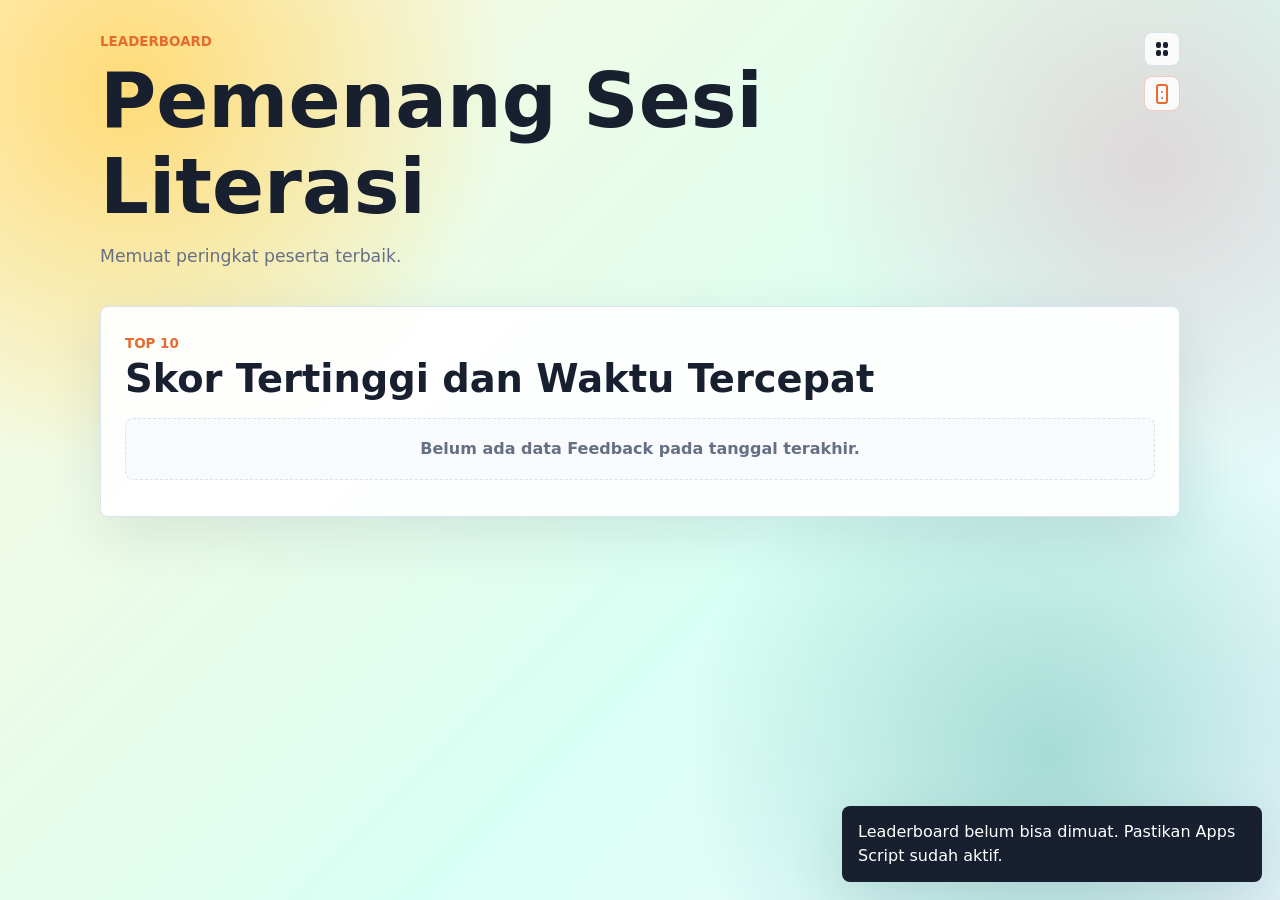
==== leaderboard.html @ 88b74439 "Add files via upload" ====
<!doctype html>
<html lang="id">
  <head>
    <meta charset="UTF-8" />
    <meta name="viewport" content="width=device-width, initial-scale=1.0" />
    <title>Leaderboard Pemahaman Program</title>
    <link rel="stylesheet" href="./style.css" />
  </head>
  <body class="leaderboard-body">
    <main class="leaderboard-shell">
      <div class="confetti-layer" id="confetti-layer" aria-hidden="true"></div>

      <section class="leaderboard-hero" aria-labelledby="leaderboard-title">
        <div>
          <p class="eyebrow">Leaderboard</p>
          <h1 id="leaderboard-title">Pemenang Sesi Literasi</h1>
          <p class="lede" id="leaderboard-subtitle">Memuat peringkat peserta terbaik.</p>
        </div>
        <nav class="page-actions" aria-label="Navigasi halaman">
          <a class="page-link icon-link" href="./hasil.html" aria-label="Dashboard hasil">
            <span class="dashboard-icon" aria-hidden="true">
              <span></span>
              <span></span>
              <span></span>
              <span></span>
            </span>
          </a>
          <a class="page-link page-link-accent icon-link" href="./index.html" aria-label="Form peserta">
            <span class="form-icon" aria-hidden="true"></span>
          </a>
        </nav>
      </section>

      <section class="podium" id="podium" aria-label="Tiga peringkat teratas"></section>

      <section class="leaderboard-card" aria-labelledby="rank-title">
        <div class="section-heading">
          <span class="section-number">Top 10</span>
          <h2 id="rank-title">Skor Tertinggi dan Waktu Tercepat</h2>
        </div>
        <div id="leaderboard-empty" class="empty-state hidden">
          Belum ada data Feedback pada tanggal terakhir.
        </div>
        <ol class="rank-list" id="rank-list"></ol>
      </section>

      <div id="message" class="message hidden" role="status"></div>
    </main>

    <script src="./leaderboard.js"></script>
  </body>
</html>
---- style.css ----
:root {
  color-scheme: light;
  --bg: #fff8db;
  --text: #18202f;
  --muted: #667085;
  --panel: #ffffff;
  --line: #d6e4ee;
  --primary: #008b72;
  --primary-dark: #006555;
  --primary-soft: #e1faf2;
  --accent: #e56b2f;
  --danger: #b42318;
  --success: #157a45;
  --shadow: 0 18px 55px rgba(28, 39, 66, 0.1);
}

* {
  box-sizing: border-box;
}

body {
  margin: 0;
  min-height: 100vh;
  background:
    radial-gradient(circle at 12% 12%, rgba(255, 214, 102, 0.72), transparent 28%),
    radial-gradient(circle at 86% 10%, rgba(89, 213, 255, 0.48), transparent 26%),
    radial-gradient(circle at 80% 84%, rgba(92, 230, 164, 0.48), transparent 30%),
    linear-gradient(135deg, rgba(255, 255, 255, 0.78), transparent 42%),
    repeating-linear-gradient(
      0deg,
      rgba(255, 255, 255, 0.28) 0,
      rgba(255, 255, 255, 0.28) 1px,
      transparent 1px,
      transparent 26px
    ),
    repeating-linear-gradient(
      90deg,
      rgba(255, 255, 255, 0.22) 0,
      rgba(255, 255, 255, 0.22) 1px,
      transparent 1px,
      transparent 26px
    ),
    var(--bg);
  background-attachment: fixed;
  color: var(--text);
  font-family:
    Inter, ui-sans-serif, system-ui, -apple-system, BlinkMacSystemFont, "Segoe UI", sans-serif;
  font-size: 16px;
  line-height: 1.5;
}

button,
input,
select {
  font: inherit;
}

button {
  min-height: 44px;
  border: 0;
  border-radius: 8px;
  background: var(--primary);
  color: white;
  cursor: pointer;
  font-weight: 700;
  padding: 0.72rem 1rem;
}

a.page-link {
  display: inline-flex;
  min-height: 34px;
  align-items: center;
  justify-content: center;
  border: 1px solid var(--line);
  border-radius: 8px;
  background: rgba(255, 255, 255, 0.82);
  color: var(--text);
  font-weight: 800;
  font-size: 0.84rem;
  padding: 0.42rem 0.7rem;
  text-decoration: none;
}

a.page-link:hover {
  border-color: var(--primary);
  background: var(--primary-soft);
  color: var(--primary-dark);
}

.page-actions {
  display: grid;
  gap: 10px;
  align-self: start;
}

a.page-link-accent {
  border-color: rgba(229, 107, 47, 0.32);
  background: rgba(255, 255, 255, 0.82);
  color: var(--accent);
}

a.page-link-accent:hover {
  border-color: var(--accent);
  background: #fff4e7;
  color: #c8511f;
}

.icon-link {
  width: 36px;
  min-height: 36px;
  padding: 0;
}

.form-icon {
  position: relative;
  width: 16px;
  height: 20px;
  border: 2px solid currentColor;
  border-radius: 3px;
}

.form-icon::before,
.form-icon::after {
  position: absolute;
  right: 3px;
  left: 3px;
  height: 2px;
  border-radius: 99px;
  background: currentColor;
  content: "";
}

.form-icon::before {
  top: 5px;
}

.form-icon::after {
  top: 11px;
}

.leaderboard-icon {
  display: grid;
  width: 19px;
  height: 18px;
  grid-template-columns: repeat(3, 1fr);
  gap: 3px;
  align-items: end;
}

.leaderboard-icon i {
  display: block;
  border-radius: 2px 2px 0 0;
  background: currentColor;
}

.leaderboard-icon i:nth-child(1) {
  height: 10px;
}

.leaderboard-icon i:nth-child(2) {
  height: 18px;
}

.leaderboard-icon i:nth-child(3) {
  height: 13px;
}

button:hover {
  background: var(--primary-dark);
}

button:disabled {
  cursor: not-allowed;
  opacity: 0.55;
}

.secondary,
.ghost {
  background: #eef2f7;
  color: var(--text);
}

.secondary:hover,
.ghost:hover {
  background: #e2e8f0;
}

.text-button {
  min-height: auto;
  margin-top: 10px;
  border-radius: 0;
  background: transparent;
  color: var(--primary);
  padding: 0;
}

.text-button:hover {
  background: transparent;
  color: var(--primary-dark);
  text-decoration: underline;
}

.shell {
  width: min(100% - 2rem, 980px);
  margin: 0 auto;
  padding: 32px 0;
}

.intro {
  display: grid;
  grid-template-columns: 1fr auto;
  gap: 24px;
  align-items: end;
  margin-bottom: 18px;
}

.eyebrow {
  margin: 0 0 6px;
  color: var(--accent);
  font-size: 0.84rem;
  font-weight: 800;
  letter-spacing: 0;
  text-transform: uppercase;
}

.module-title-row {
  display: inline-flex;
  align-items: center;
  gap: 8px;
  margin-bottom: 6px;
}

.module-title-row .eyebrow {
  margin-bottom: 0;
}

.dashboard-link {
  display: inline-grid;
  width: 26px;
  height: 26px;
  place-items: center;
  border: 1px solid rgba(229, 107, 47, 0.32);
  border-radius: 8px;
  background: rgba(255, 255, 255, 0.78);
  color: var(--accent);
  text-decoration: none;
}

.dashboard-link:hover,
.dashboard-link:focus-visible {
  border-color: var(--accent);
  background: #fff4e7;
  outline: 3px solid rgba(229, 107, 47, 0.18);
}

.dashboard-icon {
  display: grid;
  width: 14px;
  height: 14px;
  grid-template-columns: repeat(2, 1fr);
  gap: 2px;
}

.dashboard-icon span {
  border-radius: 2px;
  background: currentColor;
}

h1,
h2 {
  margin: 0;
  letter-spacing: 0;
  line-height: 1.12;
}

h1 {
  max-width: 760px;
  font-size: clamp(2rem, 6vw, 4.8rem);
}

h2 {
  font-size: clamp(1.8rem, 4vw, 3.5rem);
}

.lede {
  max-width: 650px;
  margin: 14px 0 0;
  color: var(--muted);
  font-size: 1.08rem;
}

.followup-copy {
  margin-top: 8px;
}

.panel {
  border: 1px solid var(--line);
  border-radius: 8px;
  background: var(--panel);
  box-shadow: var(--shadow);
  padding: 24px;
}

.panel + .panel {
  margin-top: 18px;
}

.section-heading {
  margin-bottom: 18px;
}

.section-heading h2 {
  margin-top: 2px;
  font-size: clamp(1.55rem, 3vw, 2.45rem);
}

.section-number {
  color: var(--accent);
  font-size: 0.84rem;
  font-weight: 850;
  text-transform: uppercase;
}

.participant-form {
  display: grid;
  gap: 18px;
}

.participant-form label {
  display: block;
  font-weight: 800;
}

.participant-form label span {
  display: block;
  margin-bottom: 8px;
}

.participant-form strong {
  color: var(--danger);
}

.participant-form em {
  color: var(--muted);
  font-style: normal;
  font-weight: 700;
}

.field-grid {
  display: grid;
  grid-template-columns: repeat(2, minmax(0, 1fr));
  gap: 14px;
}

input[type="url"],
input[type="tel"],
input[type="date"],
input[type="text"],
select {
  width: 100%;
  min-height: 44px;
  border: 1px solid var(--line);
  border-radius: 8px;
  background: white;
  padding: 0.72rem 0.9rem;
}

input[type="url"]:focus,
input[type="tel"]:focus,
input[type="date"]:focus,
input[type="text"]:focus,
select:focus,
.option-card:focus-within {
  border-color: var(--primary);
  outline: 3px solid rgba(15, 107, 95, 0.16);
}

.hint {
  margin: 12px 0 0;
  color: var(--muted);
}

.module-name {
  margin: 4px 0 0;
  color: var(--muted);
  font-size: 0.92rem;
}

.format-help {
  margin-top: 18px;
}

summary {
  cursor: pointer;
  font-weight: 800;
}

.table-wrap {
  overflow-x: auto;
  margin-top: 12px;
}

table {
  width: 100%;
  min-width: 760px;
  border-collapse: collapse;
}

th,
td {
  border: 1px solid var(--line);
  padding: 10px;
  text-align: left;
  vertical-align: top;
}

th {
  background: #f1f5f9;
}

.quiz-topline,
.actions {
  display: flex;
  align-items: center;
  justify-content: space-between;
  gap: 12px;
}

.quiz-topline {
  margin-bottom: 20px;
}

.timer-box {
  min-width: 150px;
  border: 1px solid rgba(15, 107, 95, 0.18);
  border-radius: 8px;
  background: var(--primary-soft);
  padding: 10px 12px;
}

.timer-box span {
  display: block;
  color: var(--muted);
  font-size: 0.82rem;
  font-weight: 800;
}

.timer-box strong {
  color: var(--primary-dark);
  font-size: 1.35rem;
}

#question-count {
  color: var(--muted);
  font-weight: 800;
}

fieldset {
  min-width: 0;
  border: 0;
  margin: 0;
  padding: 0;
}

legend {
  width: 100%;
  margin-bottom: 18px;
  font-size: 1.45rem;
  font-weight: 850;
  line-height: 1.35;
}

.options {
  display: grid;
  gap: 10px;
}

.option-card {
  display: grid;
  grid-template-columns: auto 1fr;
  gap: 12px;
  align-items: start;
  border: 1px solid var(--line);
  border-radius: 8px;
  padding: 14px;
  cursor: pointer;
}

.option-card:hover {
  border-color: rgba(15, 107, 95, 0.45);
  background: var(--primary-soft);
}

.option-card input {
  margin-top: 5px;
  accent-color: var(--primary);
}

.option-letter {
  color: var(--primary);
  font-weight: 850;
}

.actions {
  margin-top: 22px;
}

.result-head {
  margin-bottom: 18px;
}

#result-summary {
  color: var(--muted);
  font-size: 1.08rem;
}

.duration-summary,
.submit-status {
  color: var(--muted);
  font-weight: 700;
}

.participant-summary {
  display: grid;
  grid-template-columns: repeat(2, minmax(0, 1fr));
  gap: 8px 16px;
  margin: 16px 0;
  border-top: 1px solid var(--line);
  border-bottom: 1px solid var(--line);
  padding: 14px 0;
}

.participant-summary p {
  margin: 0;
  color: var(--muted);
}

.participant-summary strong {
  color: var(--text);
}

.review-list {
  display: grid;
  gap: 12px;
  margin: 18px 0;
}

.answer-checklist {
  display: grid;
  gap: 10px;
  margin: 0;
  padding-left: 1.35rem;
}

.answer-checklist li {
  display: grid;
  grid-template-columns: auto 1fr;
  gap: 10px;
  align-items: center;
  border: 1px solid var(--line);
  border-radius: 8px;
  padding: 12px 14px;
}

.answer-icon {
  display: inline-grid;
  width: 26px;
  height: 26px;
  place-items: center;
  border-radius: 999px;
  background: var(--primary-soft);
  color: var(--success);
  font-weight: 900;
}

.answer-checklist .missing .answer-icon {
  background: #fff4f2;
  color: var(--danger);
}

.sr-only {
  position: absolute;
  width: 1px;
  height: 1px;
  overflow: hidden;
  clip: rect(0, 0, 0, 0);
  white-space: nowrap;
}

.review-item {
  border: 1px solid var(--line);
  border-left: 5px solid var(--success);
  border-radius: 8px;
  padding: 14px;
}

.review-item.wrong {
  border-left-color: var(--danger);
  background: #fff4f2;
}

.review-question {
  margin: 0 0 8px;
  font-weight: 800;
}

.review-meta {
  margin: 0;
  color: var(--muted);
}

.result-page .intro {
  align-items: center;
}

.result-page h1 {
  font-size: clamp(2rem, 4vw, 3.2rem);
}

.result-page h2 {
  font-size: clamp(1.45rem, 2.6vw, 2.1rem);
}

.result-page .lede {
  font-size: 0.98rem;
}

.metric-grid {
  display: grid;
  grid-template-columns: repeat(4, minmax(0, 1fr));
  gap: 14px;
  margin-bottom: 18px;
}

.metric-card {
  border: 1px solid var(--line);
  border-radius: 8px;
  background: rgba(255, 255, 255, 0.9);
  box-shadow: var(--shadow);
  padding: 14px;
}

.metric-card-participants {
  border-color: #b9dff6;
  background: linear-gradient(135deg, #eef8ff, #ffffff);
}

.metric-card-average {
  border-color: #b9eadc;
  background: linear-gradient(135deg, #e9fbf4, #ffffff);
}

.metric-card-highest {
  border-color: #ffd597;
  background: linear-gradient(135deg, #fff5dd, #ffffff);
}

.metric-card-duration {
  border-color: #f7c7b0;
  background: linear-gradient(135deg, #fff0e9, #ffffff);
}

.metric-card span {
  display: block;
  color: var(--muted);
  font-size: 0.78rem;
  font-weight: 800;
}

.metric-card strong {
  display: block;
  margin-top: 6px;
  color: var(--primary-dark);
  font-size: clamp(1.45rem, 3vw, 2.25rem);
  line-height: 1;
}

.split-metric {
  display: grid;
  grid-template-columns: repeat(2, minmax(0, 1fr));
  gap: 8px;
  margin-top: 8px;
}

.split-metric p {
  min-width: 0;
  border-radius: 8px;
  background: rgba(255, 255, 255, 0.68);
  margin: 0;
  padding: 8px;
}

.split-metric small {
  display: block;
  color: var(--muted);
  font-size: 0.68rem;
  font-weight: 850;
  line-height: 1;
}

.split-metric strong {
  font-size: clamp(1.05rem, 2.2vw, 1.55rem);
  overflow-wrap: anywhere;
}

.metric-card-duration .split-metric strong {
  font-size: clamp(0.82rem, 1.5vw, 1.08rem);
  line-height: 1.18;
}

.filter-panel {
  margin-bottom: 18px;
}

.compact-head .section-heading {
  margin-bottom: 0;
}

.compact-head .section-heading h2 {
  font-size: clamp(1.15rem, 2vw, 1.55rem);
}

.dashboard-head {
  display: grid;
  grid-template-columns: 1fr auto;
  gap: 18px;
  align-items: start;
}

.dashboard-controls {
  display: grid;
  grid-template-columns: repeat(4, minmax(145px, 1fr)) auto;
  gap: 10px;
  align-items: end;
}

.dashboard-controls label {
  color: var(--muted);
  font-size: 0.76rem;
  font-weight: 800;
}

.dashboard-controls span {
  display: block;
  margin-bottom: 6px;
}

.results-table-wrap {
  margin-top: 8px;
}

.results-table td strong,
.results-table td span {
  display: block;
}

.results-table td span {
  color: var(--muted);
  font-size: 0.8rem;
}

.results-table th,
.results-table td {
  font-size: 0.88rem;
}

.empty-state {
  border: 1px dashed var(--line);
  border-radius: 8px;
  background: #f8fafc;
  color: var(--muted);
  font-weight: 800;
  margin: 12px 0;
  padding: 18px;
  text-align: center;
}

.comparison-panel {
  margin-bottom: 18px;
}

.comparison-legend {
  display: flex;
  flex-wrap: wrap;
  gap: 12px;
  margin: -6px 0 16px;
  color: var(--muted);
  font-size: 0.82rem;
  font-weight: 800;
}

.comparison-legend span {
  display: inline-flex;
  align-items: center;
  gap: 7px;
}

.comparison-legend i {
  display: inline-block;
  width: 12px;
  height: 12px;
  border-radius: 3px;
}

.legend-pre,
.bar-pre {
  background: #f59e0b;
}

.legend-post,
.bar-post {
  background: var(--primary);
}

.comparison-chart {
  display: grid;
  grid-template-columns: 44px repeat(auto-fit, minmax(150px, 1fr));
  gap: 16px;
  align-items: end;
  min-height: 310px;
  border: 1px solid var(--line);
  border-radius: 8px;
  background:
    linear-gradient(to top, #dbe5ee 1px, transparent 1px) 44px 0 / calc(100% - 44px) 25%,
    #ffffff;
  padding: 16px;
}

.bar-chart-scale {
  display: grid;
  height: 220px;
  align-self: start;
  color: var(--muted);
  font-size: 0.78rem;
  font-weight: 850;
  line-height: 1;
  text-align: right;
}

.chart-group {
  display: grid;
  gap: 8px;
  justify-items: center;
}

.chart-bars {
  display: grid;
  grid-template-columns: repeat(2, 42px);
  gap: 10px;
  align-items: end;
  height: 220px;
}

.chart-bar-wrap {
  display: grid;
  grid-template-rows: 24px 1fr 22px;
  gap: 6px;
  align-items: end;
  height: 100%;
  justify-items: center;
}

.chart-bar-wrap strong,
.chart-bar-wrap span {
  color: var(--muted);
  font-size: 0.74rem;
  font-weight: 850;
  line-height: 1;
}

.chart-bar-wrap strong {
  color: var(--text);
}

.chart-bar {
  width: 100%;
  min-height: 4px;
  border-radius: 8px 8px 3px 3px;
}

.chart-caption {
  display: grid;
  gap: 4px;
  justify-items: center;
  text-align: center;
}

.chart-caption strong {
  max-width: 150px;
  font-size: 0.82rem;
  line-height: 1.2;
}

.chart-caption span {
  color: var(--muted);
  font-size: 0.74rem;
  font-weight: 800;
}

.chart-caption .chart-count {
  color: var(--text);
  font-size: 0.66rem;
  font-weight: 800;
  line-height: 1.35;
}

.delta-pill {
  display: inline-block;
  min-width: 76px;
  border-radius: 999px;
  font-size: 0.78rem;
  font-weight: 900;
  padding: 6px 8px;
  text-align: center;
  text-transform: uppercase;
}

.delta-pill.positive {
  background: var(--primary-soft);
  color: var(--success);
}

.delta-pill.negative {
  background: #fff4f2;
  color: var(--danger);
}

.message {
  position: fixed;
  right: 18px;
  bottom: 18px;
  max-width: min(420px, calc(100vw - 36px));
  border-radius: 8px;
  background: #18202f;
  color: white;
  box-shadow: var(--shadow);
  padding: 14px 16px;
}

.leaderboard-body {
  background:
    radial-gradient(circle at 10% 10%, rgba(255, 214, 102, 0.86), transparent 27%),
    radial-gradient(circle at 90% 18%, rgba(239, 78, 123, 0.22), transparent 25%),
    radial-gradient(circle at 82% 84%, rgba(0, 139, 114, 0.28), transparent 28%),
    linear-gradient(135deg, #fff8db, #d9fff4 60%, #eef8ff);
}

.leaderboard-shell {
  position: relative;
  width: min(100% - 2rem, 1080px);
  margin: 0 auto;
  padding: 32px 0;
}

.leaderboard-hero {
  display: grid;
  grid-template-columns: 1fr auto;
  gap: 24px;
  align-items: start;
  margin-bottom: 18px;
}

.leaderboard-hero h1 {
  max-width: 780px;
  font-size: clamp(2.3rem, 6vw, 5rem);
}

.podium {
  display: grid;
  grid-template-columns: repeat(3, minmax(0, 1fr));
  gap: 14px;
  margin-bottom: 18px;
  align-items: end;
}

.podium-card {
  position: relative;
  overflow: hidden;
  border: 1px solid var(--line);
  border-radius: 8px;
  background: linear-gradient(145deg, rgba(255, 255, 255, 0.96), rgba(255, 245, 221, 0.9));
  box-shadow: var(--shadow);
  padding: 20px;
  text-align: center;
}

.podium-card::before {
  position: absolute;
  inset: -45% -30% auto auto;
  width: 180px;
  height: 180px;
  border-radius: 999px;
  background: rgba(245, 158, 11, 0.18);
  content: "";
}

.podium-card.rank-1 {
  min-height: 230px;
  border-color: #f7c948;
  background: linear-gradient(145deg, #fff7cf, #ffffff);
}

.podium-card.rank-2 {
  min-height: 200px;
  background: linear-gradient(145deg, #eef8ff, #ffffff);
}

.podium-card.rank-3 {
  min-height: 185px;
  background: linear-gradient(145deg, #fff0e9, #ffffff);
}

.podium-medal {
  position: relative;
  display: inline-grid;
  min-width: 48px;
  min-height: 48px;
  place-items: center;
  border-radius: 999px;
  background: var(--accent);
  color: white;
  font-weight: 950;
}

.podium-card.rank-1 .podium-medal {
  background: #f59e0b;
}

.podium-card.rank-2 .podium-medal {
  background: #1d9bf0;
}

.podium-card.rank-3 .podium-medal {
  background: #d97706;
}

.podium-card h2 {
  position: relative;
  margin-top: 14px;
  font-size: clamp(1.25rem, 2.4vw, 1.8rem);
}

.podium-card strong {
  position: relative;
  display: block;
  margin-top: 10px;
  color: var(--primary-dark);
  font-size: clamp(2.4rem, 5vw, 4.5rem);
  line-height: 1;
}

.podium-card p {
  position: relative;
  margin: 10px 0 0;
  color: var(--muted);
  font-weight: 800;
}

.leaderboard-card {
  border: 1px solid var(--line);
  border-radius: 8px;
  background: rgba(255, 255, 255, 0.94);
  box-shadow: var(--shadow);
  padding: 24px;
}

.rank-list {
  display: grid;
  gap: 10px;
  margin: 0;
  padding: 0;
}

.rank-item {
  display: grid;
  grid-template-columns: 52px minmax(180px, 1fr) minmax(120px, 0.8fr) 92px 130px;
  gap: 12px;
  align-items: center;
  border: 1px solid var(--line);
  border-radius: 8px;
  background: #ffffff;
  padding: 12px;
}

.rank-item.top-rank {
  border-color: #ffd597;
  background: linear-gradient(90deg, #fff7dd, #ffffff);
}

.rank-number {
  display: inline-grid;
  width: 40px;
  height: 40px;
  place-items: center;
  border-radius: 999px;
  background: var(--primary-soft);
  color: var(--primary-dark);
  font-weight: 950;
}

.top-rank .rank-number {
  background: #f59e0b;
  color: white;
}

.rank-person strong,
.rank-person span {
  display: block;
}

.rank-person span,
.rank-theme,
.rank-time {
  color: var(--muted);
  font-size: 0.9rem;
  font-weight: 800;
}

.rank-score {
  color: var(--primary-dark);
  font-size: 1.05rem;
  font-weight: 950;
  text-align: right;
}

.rank-time {
  text-align: right;
}

.confetti-layer {
  pointer-events: none;
  position: fixed;
  inset: 0;
  z-index: 10;
  overflow: hidden;
}

.confetti-layer span {
  position: absolute;
  top: -20px;
  left: var(--x);
  width: 9px;
  height: 15px;
  border-radius: 2px;
  opacity: 0.85;
  animation: confetti-fall var(--duration) linear var(--delay) infinite;
}

@keyframes confetti-fall {
  0% {
    transform: translate3d(0, -30px, 0) rotate(0deg);
  }

  100% {
    transform: translate3d(24px, 110vh, 0) rotate(var(--rotation));
  }
}

.hidden {
  display: none;
}

@media (max-width: 720px) {
  .shell {
    width: min(100% - 1rem, 980px);
    padding: 18px 0;
  }

  .intro,
  .leaderboard-hero,
  .field-grid,
  .participant-summary,
  .metric-grid,
  .dashboard-head,
  .dashboard-controls {
    grid-template-columns: 1fr;
  }

  .comparison-chart {
    grid-template-columns: 36px repeat(auto-fit, minmax(120px, 1fr));
    overflow-x: auto;
  }

  .panel {
    padding: 18px;
  }

  .quiz-topline,
  .actions {
    align-items: stretch;
    flex-direction: column;
  }

  button {
    width: 100%;
  }

  .text-button {
    width: auto;
  }

  .podium,
  .rank-item {
    grid-template-columns: 1fr;
  }

  .rank-score,
  .rank-time {
    text-align: left;
  }
}
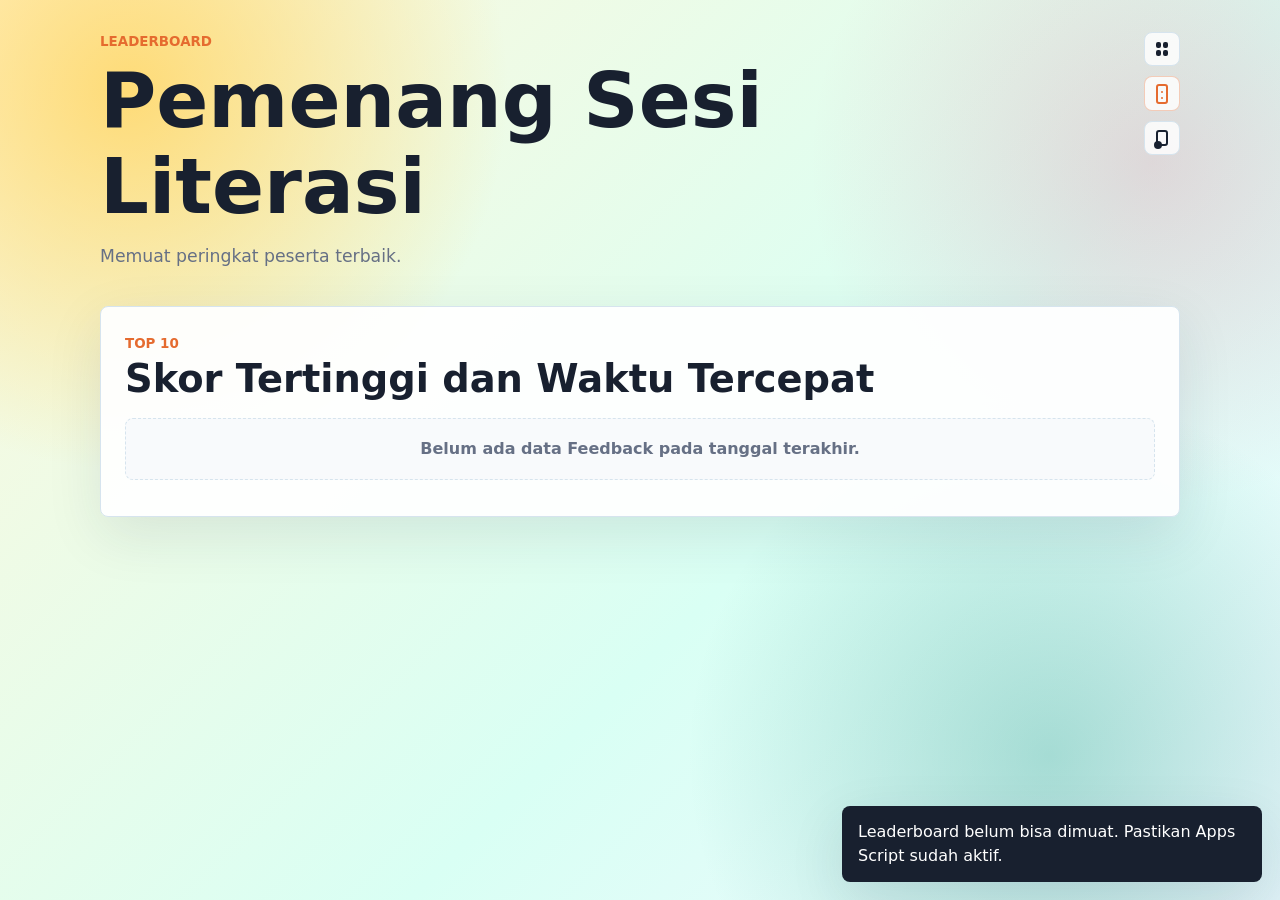
==== commit f5a0e6c5: "Add files via upload" ====
--- a/leaderboard.html
+++ b/leaderboard.html
@@ -28,6 +28,9 @@
           <a class="page-link page-link-accent icon-link" href="./index.html" aria-label="Form peserta">
             <span class="form-icon" aria-hidden="true"></span>
           </a>
+          <a class="page-link icon-link" href="./sertifikat.html" aria-label="Sertifikat">
+            <span class="certificate-icon" aria-hidden="true"></span>
+          </a>
         </nav>
       </section>
 
--- a/style.css
+++ b/style.css
@@ -165,6 +165,189 @@
   height: 13px;
 }
 
+.certificate-icon {
+  position: relative;
+  width: 21px;
+  height: 16px;
+  border: 2px solid currentColor;
+  border-radius: 3px;
+}
+
+.certificate-icon::before {
+  position: absolute;
+  right: 4px;
+  bottom: -5px;
+  width: 8px;
+  height: 8px;
+  border-radius: 999px;
+  background: currentColor;
+  content: "";
+}
+
+.certificate-page {
+  background:
+    radial-gradient(circle at 8% 10%, rgba(0, 132, 190, 0.2), transparent 26%),
+    radial-gradient(circle at 92% 86%, rgba(0, 181, 91, 0.18), transparent 26%),
+    #f8fafc;
+}
+
+.certificate-shell {
+  width: min(100% - 2rem, 1160px);
+  margin: 0 auto;
+  padding: 28px 0;
+}
+
+.certificate-controls {
+  display: grid;
+  grid-template-columns: 1fr minmax(280px, 380px) auto;
+  gap: 18px;
+  align-items: end;
+  margin-bottom: 18px;
+}
+
+.certificate-form {
+  display: grid;
+  gap: 10px;
+}
+
+.certificate-form label span {
+  display: block;
+  margin-bottom: 6px;
+  color: var(--muted);
+  font-size: 0.82rem;
+  font-weight: 850;
+}
+
+.certificate-status {
+  border: 1px solid #ffd597;
+  border-radius: 8px;
+  background: #fff7dd;
+  color: #8a4b0d;
+  font-size: 0.9rem;
+  font-weight: 800;
+  margin: 0;
+  padding: 10px 12px;
+}
+
+.certificate-status a {
+  display: inline-block;
+  margin-top: 6px;
+  color: var(--primary-dark);
+}
+
+.certificate-nav {
+  align-self: end;
+}
+
+.certificate-stage {
+  display: grid;
+  gap: 14px;
+}
+
+.certificate-canvas {
+  position: relative;
+  overflow: hidden;
+  aspect-ratio: 2000 / 1414;
+  border: 1px solid #d7dee8;
+  background: #ffffff url("./certificate-template.png") center / cover no-repeat;
+  box-shadow: 0 18px 55px rgba(28, 39, 66, 0.16);
+  color: #111827;
+  text-align: center;
+}
+
+.certificate-name {
+  position: absolute;
+  top: 29.3%;
+  left: 50%;
+  display: block;
+  width: min(58%, 760px);
+  max-height: 11%;
+  overflow: hidden;
+  margin: 0;
+  font-size: clamp(1.25rem, 3.1vw, 3rem);
+  font-weight: 950;
+  line-height: 1.05;
+  padding: 0.04em 0.28em;
+  transform: translateX(-50%);
+  text-transform: uppercase;
+  overflow-wrap: anywhere;
+}
+
+.certificate-episode {
+  position: absolute;
+  top: 57.2%;
+  left: 50%;
+  display: block;
+  width: min(64%, 850px);
+  max-height: 12%;
+  overflow: hidden;
+  margin: 0;
+  font-size: clamp(0.78rem, 1.65vw, 1.45rem);
+  font-weight: 900;
+  line-height: 1.16;
+  padding: 0;
+  transform: translateX(-50%);
+  overflow-wrap: anywhere;
+}
+
+.certificate-date {
+  position: absolute;
+  top: 68.8%;
+  left: 50%;
+  margin: 0;
+  color: #4b5563;
+  font-size: clamp(0.62rem, 1.05vw, 0.9rem);
+  transform: translateX(-50%);
+}
+
+.certificate-date span {
+  padding: 0 0.25em;
+}
+
+.certificate-serial {
+  position: absolute;
+  bottom: 4.2%;
+  left: 4.6%;
+  margin: 0;
+  color: #536171;
+  font-size: clamp(0.52rem, 1vw, 0.82rem);
+  font-weight: 800;
+  letter-spacing: 0.02em;
+}
+
+.certificate-actions {
+  display: flex;
+  justify-content: center;
+}
+
+@media print {
+  body {
+    background: #ffffff;
+  }
+
+  .certificate-controls,
+  .certificate-actions,
+  .message {
+    display: none !important;
+  }
+
+  .certificate-shell {
+    width: 100%;
+    padding: 0;
+  }
+
+  .certificate-stage {
+    display: block;
+  }
+
+  .certificate-canvas {
+    width: 100vw;
+    height: 100vh;
+    border: 0;
+    box-shadow: none;
+  }
+}
+
 button:hover {
   background: var(--primary-dark);
 }
@@ -416,6 +599,43 @@
 
 th {
   background: #f1f5f9;
+}
+
+.sort-button {
+  display: inline-flex;
+  width: 100%;
+  min-height: 28px;
+  align-items: center;
+  justify-content: space-between;
+  gap: 6px;
+  border: 0;
+  border-radius: 6px;
+  background: transparent;
+  color: var(--text);
+  font-size: 0.82rem;
+  font-weight: 900;
+  padding: 4px 6px;
+  text-align: left;
+}
+
+.sort-button:hover,
+.sort-button.active {
+  background: #e2e8f0;
+  color: var(--primary-dark);
+}
+
+.sort-button::after {
+  color: var(--muted);
+  content: "↕";
+  font-size: 0.72rem;
+}
+
+.sort-button.active[data-direction="asc"]::after {
+  content: "↑";
+}
+
+.sort-button.active[data-direction="desc"]::after {
+  content: "↓";
 }
 
 .quiz-topline,
@@ -764,6 +984,27 @@
   font-size: 0.88rem;
 }
 
+.pagination-bar {
+  display: flex;
+  align-items: center;
+  justify-content: space-between;
+  gap: 12px;
+  margin-top: 12px;
+  color: var(--muted);
+  font-size: 0.86rem;
+  font-weight: 800;
+}
+
+.pagination-actions {
+  display: flex;
+  gap: 8px;
+}
+
+.pagination-actions button {
+  min-height: 34px;
+  padding: 0.4rem 0.7rem;
+}
+
 .empty-state {
   border: 1px dashed var(--line);
   border-radius: 8px;
@@ -967,8 +1208,9 @@
 
 .podium {
   display: grid;
-  grid-template-columns: repeat(3, minmax(0, 1fr));
+  grid-template-columns: minmax(0, 520px);
   gap: 14px;
+  justify-content: center;
   margin-bottom: 18px;
   align-items: end;
 }
@@ -1186,7 +1428,9 @@
   }
 
   .quiz-topline,
-  .actions {
+  .actions,
+  .pagination-bar,
+  .pagination-actions {
     align-items: stretch;
     flex-direction: column;
   }
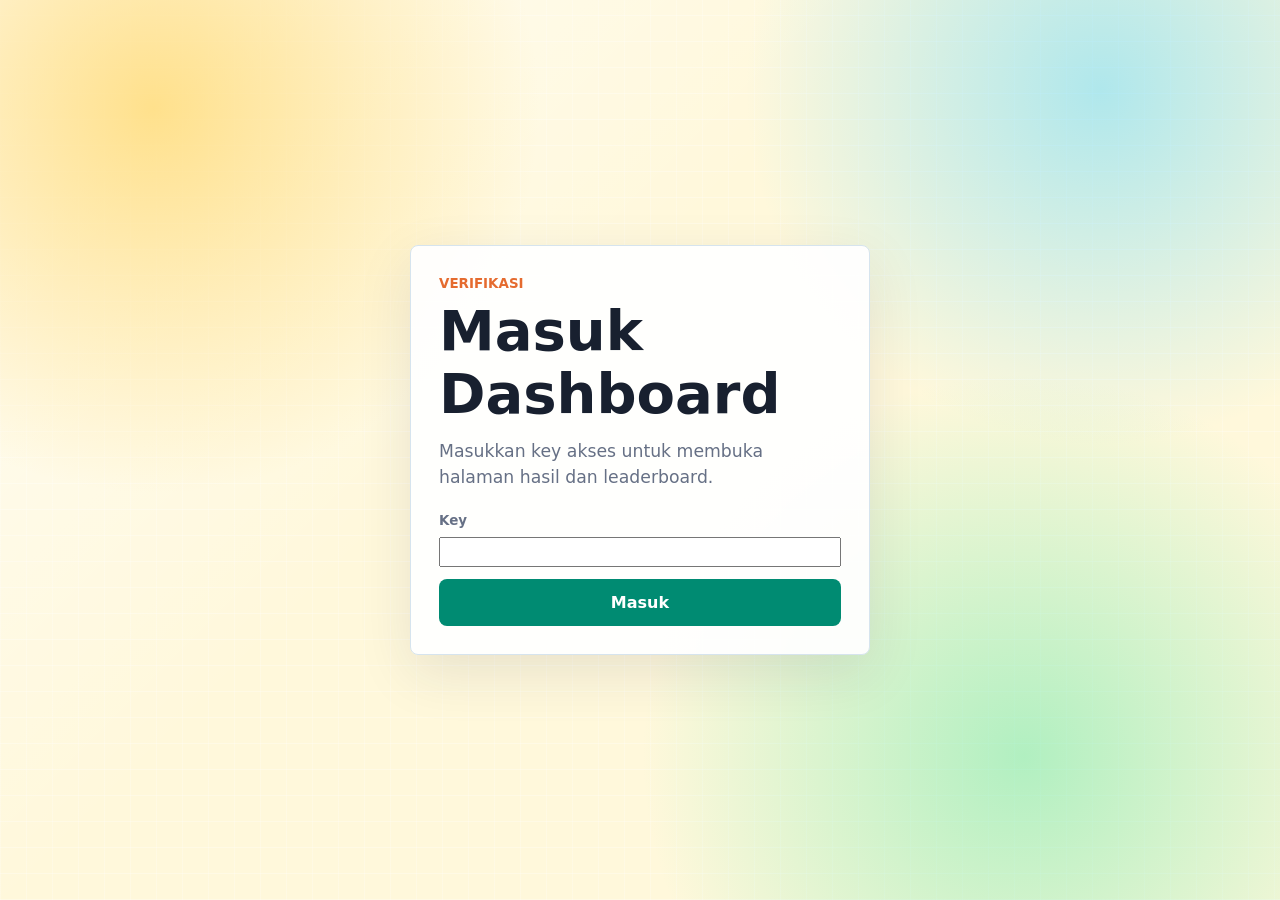
==== commit 8d79c4ec: "Add files via upload" ====
--- a/leaderboard.html
+++ b/leaderboard.html
@@ -4,6 +4,7 @@
     <meta charset="UTF-8" />
     <meta name="viewport" content="width=device-width, initial-scale=1.0" />
     <title>Leaderboard Pemahaman Program</title>
+    <script src="./auth.js" data-protected="true"></script>
     <link rel="stylesheet" href="./style.css" />
   </head>
   <body class="leaderboard-body">
--- a/style.css
+++ b/style.css
@@ -106,9 +106,18 @@
 }
 
 .icon-link {
-  width: 36px;
+  width: auto;
   min-height: 36px;
-  padding: 0;
+  justify-content: flex-start;
+  gap: 8px;
+  padding: 0 10px;
+}
+
+.nav-label {
+  color: inherit;
+  font-size: 0.78rem;
+  font-weight: 850;
+  line-height: 1;
 }
 
 .form-icon {
@@ -199,7 +208,7 @@
 
 .certificate-controls {
   display: grid;
-  grid-template-columns: 1fr minmax(280px, 380px) auto;
+  grid-template-columns: 1fr minmax(280px, 380px);
   gap: 18px;
   align-items: end;
   margin-bottom: 18px;
@@ -216,6 +225,16 @@
   color: var(--muted);
   font-size: 0.82rem;
   font-weight: 850;
+}
+
+.certificate-event-info {
+  border-left: 4px solid var(--primary);
+  color: var(--muted);
+  font-size: 0.86rem;
+  font-weight: 800;
+  line-height: 1.35;
+  margin: 0;
+  padding: 4px 0 4px 10px;
 }
 
 .certificate-status {
@@ -321,6 +340,16 @@
 }
 
 @media print {
+  @page {
+    size: A4 landscape;
+    margin: 0;
+  }
+
+  * {
+    print-color-adjust: exact;
+    -webkit-print-color-adjust: exact;
+  }
+
   body {
     background: #ffffff;
   }
@@ -341,8 +370,8 @@
   }
 
   .certificate-canvas {
-    width: 100vw;
-    height: 100vh;
+    width: 297mm;
+    height: 210mm;
     border: 0;
     box-shadow: none;
   }
@@ -1178,6 +1207,46 @@
   padding: 14px 16px;
 }
 
+.login-page {
+  display: grid;
+  min-height: 100vh;
+  place-items: center;
+}
+
+.login-shell {
+  width: min(100% - 2rem, 460px);
+}
+
+.login-card {
+  border: 1px solid var(--line);
+  border-radius: 8px;
+  background: rgba(255, 255, 255, 0.94);
+  box-shadow: var(--shadow);
+  padding: 28px;
+}
+
+.login-card h1 {
+  font-size: clamp(2rem, 7vw, 3.5rem);
+}
+
+.login-form {
+  display: grid;
+  gap: 12px;
+  margin-top: 20px;
+}
+
+.login-form label span {
+  display: block;
+  margin-bottom: 6px;
+  color: var(--muted);
+  font-size: 0.84rem;
+  font-weight: 850;
+}
+
+.login-form input {
+  width: 100%;
+}
+
 .leaderboard-body {
   background:
     radial-gradient(circle at 10% 10%, rgba(255, 214, 102, 0.86), transparent 27%),
